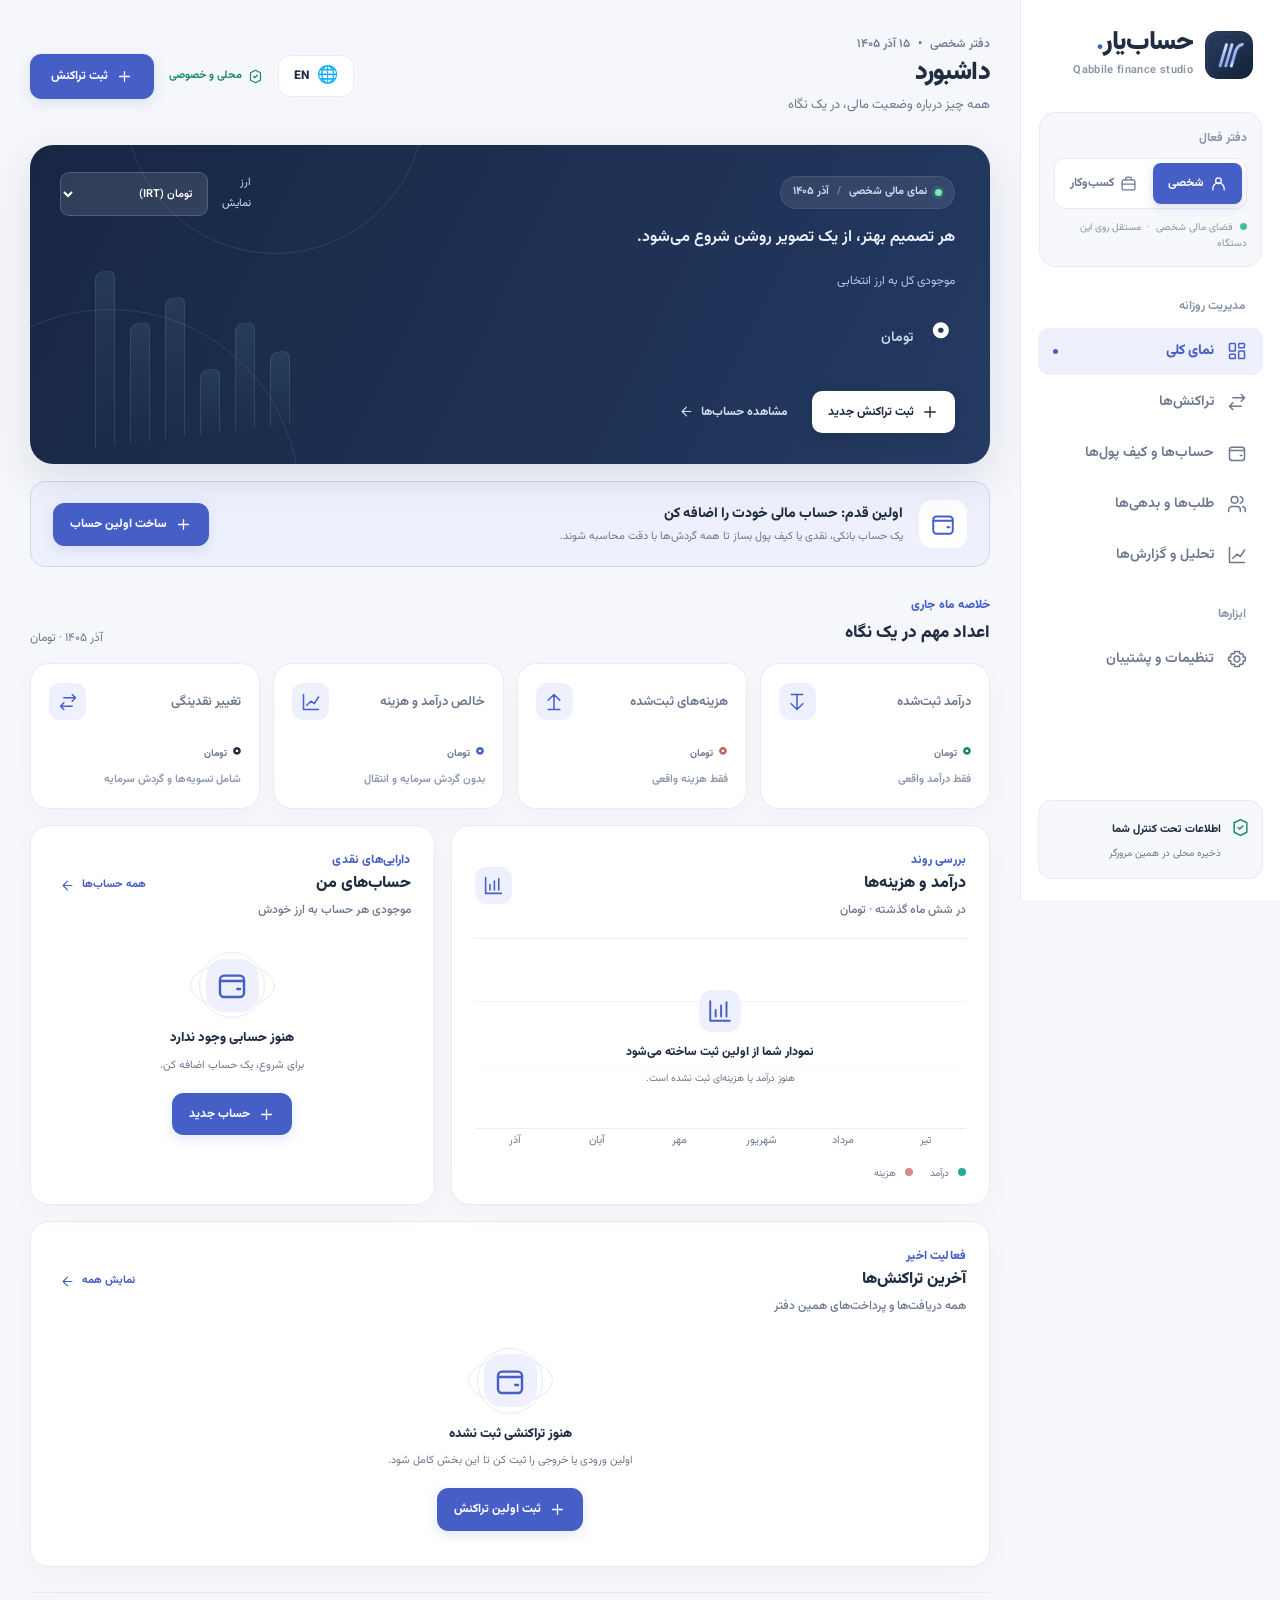
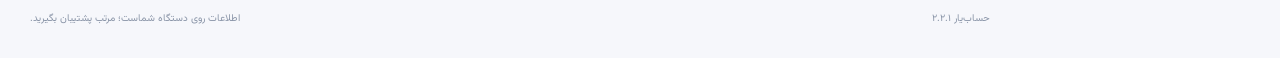
==== hesabyar/index.html @ 014ca2d2 "Publish Hesabyar Finance App Publish Hesabyar Finance App" ====
<!doctype html>
<html lang="fa" dir="rtl">
<head>
  <meta charset="utf-8">
  <meta name="viewport" content="width=device-width, initial-scale=1, viewport-fit=cover">
  <meta name="theme-color" content="#172643">
  <meta name="description" content="حساب‌یار قبیله؛ مدیریت مالی شخصی و کسب‌وکار با دو دفتر مستقل، تم‌های لوکس و گزارش‌های دقیق.">
  <title>حساب‌یار ۲.۲.۲ | استودیوی مالی قبیله / Qabbile Finance Studio</title>
  <link rel="manifest" href="themes/studio.webmanifest">
  <link rel="icon" type="image/svg+xml" href="themes/studio.svg">
  <link rel="apple-touch-icon" href="themes/studio-180.png">
  <link rel="preconnect" href="https://fonts.googleapis.com">
  <link rel="preconnect" href="https://fonts.gstatic.com" crossorigin>
  <link rel="stylesheet" href="style.css">
</head>
<body data-theme="studio">
  <div id="app" class="app-shell"><div class="loading-screen"><span class="loading-orb"></span><h1>حساب‌یار</h1><p>آماده‌سازی استودیوی مالی...</p></div></div>
  <div id="modal-root"></div>
  <div id="toast-root" role="status" aria-live="polite"></div>
  <script src="i18n.js" defer></script>
  <script src="app.js" defer></script>
</body>
</html>
---- hesabyar/style.css ----
/* حساب‌یار ۲ — A calm, high-contrast Persian financial workspace */
@import url('https://fonts.googleapis.com/css2?family=Vazirmatn:wght@400;500;600;700;800;900&display=swap');
:root{
  font-family:'Vazirmatn','Noto Sans Arabic UI','Noto Sans Arabic',Tahoma,'Segoe UI',sans-serif;
  font-synthesis:none; font-optical-sizing:auto; text-rendering:optimizeLegibility;
  color-scheme:light;
  --bg:#f6f7fb;--sidebar:#fff;--panel:#fff;--panel2:#f7f8fc;--panel3:#eef1f9;
  --text:#202c42;--muted:#6d7890;--subtle:#8994a7;--line:#e7ebf2;
  --accent:#465fc7;--accent2:#3650b7;--accent-faint:#eef1fd;
  --green:#16866c;--red:#c45e67;--yellow:#a67929;
  --shadow:0 10px 35px rgba(32,44,66,.025);
  --hero:#172643;--hero2:#243a62;--hero-text:#fff;--radius:19px;
  --font-s:12px;--font-m:14px;--font-l:16px;
}
body[data-theme=studio]{color-scheme:light}
body[data-theme=night]{color-scheme:dark;--bg:#0c1422;--sidebar:#101b2e;--panel:#17253a;--panel2:#1e3049;--panel3:#253956;--text:#edf4ff;--muted:#a9bbd2;--subtle:#8ba0ba;--line:#304259;--accent:#93b8ff;--accent2:#75a1fa;--accent-faint:rgba(147,184,255,.12);--green:#78dcb2;--red:#ff9fa9;--yellow:#ffdb8d;--shadow:0 18px 50px rgba(0,0,0,.12);--hero:#243859;--hero2:#1b2a43;--hero-text:#f7faff}
body[data-theme=sage]{color-scheme:light;--bg:#f6f7f3;--sidebar:#fffefa;--panel:#fffefa;--panel2:#f5f7f1;--panel3:#eaf0e7;--text:#273a36;--muted:#6b817b;--subtle:#879890;--line:#e2e9e1;--accent:#347766;--accent2:#296b5b;--accent-faint:#e5f1eb;--green:#197a5b;--red:#bf6967;--yellow:#98722a;--shadow:0 10px 35px rgba(38,60,46,.025);--hero:#264c46;--hero2:#38675c;--hero-text:#fff}
body[data-theme=obsidian]{color-scheme:dark;--bg:#0f0d0b;--sidebar:#16120e;--panel:#1d1712;--panel2:#251d15;--panel3:#302417;--text:#f5ecdc;--muted:#c7b89d;--subtle:#a28f70;--line:#3a2e1f;--accent:#d4a95e;--accent2:#b98934;--accent-faint:rgba(212,169,94,.12);--green:#8bd8af;--red:#ff9e96;--yellow:#f0c878;--shadow:0 18px 50px rgba(0,0,0,.2);--hero:#2b2015;--hero2:#17120d;--hero-text:#fff5e7}
body[data-theme=platinum]{color-scheme:light;--bg:#f3f5f8;--sidebar:#ffffff;--panel:#ffffff;--panel2:#f7f8fb;--panel3:#edf1f5;--text:#24303d;--muted:#67778a;--subtle:#8a97a7;--line:#dfe5ec;--accent:#6a84a6;--accent2:#516b8e;--accent-faint:#ebf1f8;--green:#177d69;--red:#c9626f;--yellow:#8d7029;--shadow:0 12px 35px rgba(24,36,52,.04);--hero:#556a85;--hero2:#8aa1bd;--hero-text:#fff}
body[data-theme=royal]{color-scheme:dark;--bg:#0d1020;--sidebar:#12172c;--panel:#18203a;--panel2:#202a47;--panel3:#293558;--text:#eef1ff;--muted:#acb4d9;--subtle:#8994c3;--line:#303b61;--accent:#5ba0ff;--accent2:#457fea;--accent-faint:rgba(91,160,255,.14);--green:#7fe0ba;--red:#ff9fb0;--yellow:#ffcf78;--shadow:0 18px 50px rgba(0,0,0,.18);--hero:#1c2550;--hero2:#273579;--hero-text:#f9fbff}
body[data-theme=rose]{color-scheme:dark;--bg:#180f16;--sidebar:#23131c;--panel:#2b1923;--panel2:#331f2a;--panel3:#422736;--text:#fff0f5;--muted:#d7b0bf;--subtle:#bf8ea0;--line:#4a2a38;--accent:#e39ab5;--accent2:#cb7898;--accent-faint:rgba(227,154,181,.14);--green:#9de0bd;--red:#ffb1c0;--yellow:#f0c288;--shadow:0 18px 50px rgba(0,0,0,.18);--hero:#5a243d;--hero2:#2f1724;--hero-text:#fff7fa}
body[data-theme=emerald]{color-scheme:dark;--bg:#0d1614;--sidebar:#11201c;--panel:#172924;--panel2:#1d342d;--panel3:#27443a;--text:#effaf6;--muted:#aac8bb;--subtle:#82a79a;--line:#2f4a3f;--accent:#3fc59a;--accent2:#2ea983;--accent-faint:rgba(63,197,154,.12);--green:#8fe7bc;--red:#ff9b9b;--yellow:#e4c271;--shadow:0 18px 50px rgba(0,0,0,.18);--hero:#16382f;--hero2:#0e231d;--hero-text:#f5fffb}
body[data-theme=sand]{color-scheme:light;--bg:#f7f1e8;--sidebar:#fffaf4;--panel:#fffdf9;--panel2:#f6efe6;--panel3:#efe3d4;--text:#3d2f25;--muted:#7c6859;--subtle:#9a8678;--line:#e5d7c8;--accent:#b17845;--accent2:#8f5f35;--accent-faint:#f4e4d5;--green:#417a5e;--red:#b85c5f;--yellow:#a87a26;--shadow:0 12px 35px rgba(62,42,28,.05);--hero:#8c5f3d;--hero2:#b58758;--hero-text:#fffaf5}
*{box-sizing:border-box}html{scroll-behavior:smooth}html,body{margin:0;min-height:100%;}body{font-size:14px;line-height:1.9;background:var(--bg);color:var(--text);-webkit-font-smoothing:antialiased}button,input,select,textarea{font:inherit}button{cursor:pointer}button:disabled{opacity:.55;cursor:not-allowed}a{color:var(--accent)}h1,h2,h3,h4,p{margin:0}b,strong{font-weight:800}svg{flex-shrink:0}::selection{background:var(--accent-faint);color:var(--accent)}[hidden]{display:none!important}:focus-visible{outline:3px solid color-mix(in srgb,var(--accent) 40%,transparent)!important;outline-offset:2px}
.app-shell{min-height:100vh;display:flex}
.sidebar{width:282px;position:fixed;inset:0 0 0 auto;border-left:1px solid var(--line);background:var(--sidebar);padding:29px 17px 21px;display:flex;flex-direction:column;z-index:30}
.brand{display:flex;align-items:center;gap:12px;padding:0 10px 31px}.brand-logo{width:48px;height:48px;display:grid;place-items:center;background:#172643;color:#fff;border-radius:16px;box-shadow:0 7px 14px rgba(22,36,63,.13)}.brand-logo svg{stroke-width:1.9}.tribe-logo{background:linear-gradient(135deg,var(--hero) 0%,var(--accent) 100%);box-shadow:0 10px 22px color-mix(in srgb,var(--accent) 28%, rgba(20,20,20,.12));color:#fff}.tribe-logo svg{filter:drop-shadow(0 2px 5px rgba(0,0,0,.12))}.brand-text h1{font-size:26px;font-weight:900;letter-spacing:-.9px;line-height:1.1}.brand-dot{color:var(--accent)}.brand-text p{direction:ltr;text-align:right;font-size:11px;letter-spacing:.35px;font-weight:600;color:var(--subtle);margin-top:3px}.mobile-menu-close{display:none}
.sidebar-workspace{padding:14px;border-radius:16px;background:var(--panel2);border:1px solid var(--line);margin:0 1px 28px}.side-caption,.side-label{display:block;font-weight:700;color:var(--subtle);font-size:12px}.side-caption{margin:0 0 8px}.workspace-switch{display:flex;gap:4px;padding:4px;background:var(--panel);border:1px solid var(--line);border-radius:11px}.workspace-switch button{flex:1;border:0;border-radius:8px;padding:9px 5px;display:flex;align-items:center;justify-content:center;gap:6px;font-size:12px;font-weight:700;color:var(--muted);background:transparent;transition:.2s;white-space:nowrap}.workspace-switch button.selected{background:var(--accent);color:#fff;box-shadow:0 4px 10px rgba(55,77,180,.17)}body[data-theme=night] .workspace-switch button.selected{color:#0c1626}.workspace-hint{font-size:10px;color:var(--subtle);margin-top:11px;line-height:1.6}.workspace-status{width:7px;height:7px;display:inline-block;border-radius:50%;background:#45bf91;margin-left:4px}.workspace-hint-spacer{margin-inline:3px}.nav-section{margin-bottom:23px}.side-label{margin:0 17px 10px}.nav{display:grid;gap:4px}.nav-item{height:47px;width:100%;display:flex;align-items:center;gap:12px;text-align:right;color:var(--muted);border:1px solid transparent;border-radius:11px;background:transparent;padding:0 14px;font-size:14px;font-weight:650;transition:background .18s,color .18s}.nav-item:hover{background:var(--panel2);color:var(--text)}.nav-item.active{background:var(--accent-faint);color:var(--accent);font-weight:800}.nav-symbol{display:grid;place-items:center;width:22px}.nav-item .nav-active-dot{width:5px;height:5px;border-radius:100%;background:var(--accent);margin-right:auto}.preferences{margin-top:1px}.sidebar-foot{margin-top:auto;display:flex;align-items:flex-start;gap:10px;border:1px solid var(--line);background:var(--panel2);border-radius:14px;padding:15px 12px}.footer-lock{color:var(--green);margin-top:2px}.sidebar-foot b{font-size:11px}.sidebar-foot p{font-size:10px;color:var(--muted);margin-top:1px}
.main{margin-right:282px;width:calc(100% - 282px);max-width:1700px;padding:35px clamp(23px,3.2vw,57px) 30px;min-width:0}.topbar{display:flex;justify-content:space-between;align-items:center;gap:20px;margin-bottom:28px}.topbar-left{display:flex;align-items:center;gap:15px;min-width:0}.topbar h2{font-size:25px;letter-spacing:-.7px;font-weight:900;line-height:1.5}.page-hello{color:var(--muted);font-weight:550;font-size:12px;line-height:1.6}.separator-dot{padding:0 5px;color:var(--accent)}.top-desc{font-size:13px;color:var(--muted);margin-top:1px}.top-actions{display:flex;align-items:center;gap:15px}.secure-indicator{display:inline-flex;align-items:center;gap:6px;color:var(--green);font-weight:650;font-size:11px}.menu-toggle{display:none!important}.icon-btn{width:44px;height:44px;border:1px solid var(--line);background:var(--panel);color:var(--text);border-radius:12px;display:grid;place-items:center}
.btn{display:inline-flex;align-items:center;justify-content:center;gap:8px;min-height:42px;border:1px solid var(--line);background:var(--panel);color:var(--text);padding:9px 16px;border-radius:11px;white-space:nowrap;font-size:12px;font-weight:750;transition:transform .16s,background .16s,border-color .16s,box-shadow .16s;text-decoration:none}.btn:hover:not(:disabled){transform:translateY(-1px);border-color:var(--accent);box-shadow:0 6px 16px rgba(40,48,70,.07)}.btn.primary{background:var(--accent);border-color:var(--accent);color:#fff;box-shadow:0 4px 14px rgba(56,79,172,.13)}body[data-theme=night] .btn.primary{color:#0b182c}.btn.secondary{background:var(--panel2);border-color:var(--line)}.btn.ghost{background:transparent}.btn.danger{color:var(--red)}.btn.sm{padding:6px 11px;min-height:34px;font-size:11px;border-radius:8px}.btn.full{width:100%}.btn svg{width:17px;height:17px}.header-add{min-height:45px;padding-inline:20px}.mobile-workspace,.mobile-bar,.mobile-scrim{display:none}
.page-entry{animation:appear .22s ease both}@keyframes appear{from{opacity:.5;transform:translateY(7px)}to{opacity:1;transform:translateY(0)}}
.hero{position:relative;background:linear-gradient(116deg,var(--hero) 0%,var(--hero2) 100%);color:var(--hero-text);border-radius:23px;min-height:278px;overflow:hidden;padding:31px 35px;display:flex;align-items:center;justify-content:space-between;box-shadow:0 15px 45px rgba(20,38,72,.12);isolation:isolate}.hero-main{position:relative;z-index:2;max-width:710px}.hero-eyebrow{display:inline-flex;align-items:center;gap:8px;padding:5px 12px;background:rgba(255,255,255,.085);border:1px solid rgba(255,255,255,.09);border-radius:30px;color:#d1def2;font-size:11px;font-weight:650}.pulse-dot{height:7px;width:7px;border-radius:50%;background:#76ebbb;box-shadow:0 0 0 3px rgba(118,235,187,.12)}.hero-divider{opacity:.45}.hero h3{font-size:16px;font-weight:650;color:#ebf0fb;margin:15px 0 19px;line-height:1.7}.hero-money-label{font-size:12px;color:#b8c9e4;margin-bottom:2px}.hero-value{display:flex;align-items:baseline;gap:12px;direction:rtl}.hero-value strong{font-size:clamp(32px,4vw,46px);font-weight:900;letter-spacing:-1.6px;font-variant-numeric:tabular-nums;line-height:1.55}.hero-value span{font-size:14px;color:#c4d4ec;font-weight:650}.hero-actions{display:flex;align-items:center;flex-wrap:wrap;gap:18px;margin-top:24px}.hero-btn,.hero-link,.text-btn{display:inline-flex;align-items:center;justify-content:center;gap:7px;border:0;background:none;color:inherit;font-weight:750;font-size:12px}.hero-btn{background:#fff;color:#1d2a42;border-radius:10px;padding:10px 16px;min-height:41px;box-shadow:0 6px 18px rgba(0,0,0,.08)}.hero-btn:hover{background:#f1f5ff}.hero-link{color:#d0dcf2}.hero-currency{position:absolute;top:27px;left:30px;z-index:3;display:flex;align-items:center;gap:11px;font-size:11px;color:#d5e0f4}.hero-currency .select{background:rgba(255,255,255,.11);border:1px solid rgba(255,255,255,.16);color:#fff;padding:8px 11px;height:37px;min-width:137px;border-radius:9px;font-size:11px}.hero-currency select option{color:#172643;background:#fff}.hero-decor{position:absolute;border:1px solid rgba(255,255,255,.095);border-radius:100%;pointer-events:none;z-index:0}.hero-ring-one{height:380px;width:380px;left:-110px;bottom:-225px}.hero-ring-two{height:300px;width:300px;left:95px;top:-191px}.hero-graphic{position:absolute;left:6%;bottom:24px;width:260px;height:185px;display:flex;gap:15px;align-items:flex-end;opacity:.35;transform:skewY(-7deg);z-index:0}.graphic-line{width:20px;display:block;border-radius:8px 8px 0 0;background:linear-gradient(#9ee6ed44,#9ee6ed05);border:1px solid #c6e9ff55;border-bottom:0}.graphic-line.l1{height:40%}.graphic-line.l2{height:58%}.graphic-line.l3{height:35%}.graphic-line.l4{height:76%}.graphic-line.l5{height:65%}.graphic-line.l6{height:95%}
.onboard{display:flex;gap:16px;align-items:center;margin-top:17px;padding:18px 22px;background:var(--accent-faint);border:1px solid color-mix(in srgb,var(--accent) 14%,var(--line));border-radius:15px}.onboard-icon{width:48px;height:48px;border-radius:13px;background:var(--panel);color:var(--accent);display:grid;place-items:center}.onboard-info{flex:1}.onboard-info b{display:block;font-size:14px}.onboard-info p{font-size:11px;color:var(--muted)}.onboard .btn{font-size:12px}
.metrics-section{margin-top:27px}.content-section-header{display:flex;align-items:flex-end;justify-content:space-between;gap:12px;margin-bottom:14px}.eyebrow{font-size:12px;color:var(--accent);font-weight:800;letter-spacing:.15px}.content-section-header h3,.section-heading h3{font-size:17px;font-weight:850}.subtle-note{font-size:12px;color:var(--muted)}.grid-stats{display:grid;grid-template-columns:repeat(4,minmax(0,1fr));gap:13px}.stat-card{padding:19px 18px 16px;border-radius:var(--radius);background:var(--panel);border:1px solid var(--line);box-shadow:var(--shadow);min-width:0;min-height:146px}.stat-top{display:flex;align-items:center;justify-content:space-between;gap:8px}.stat-caption{font-size:13px;color:var(--muted);font-weight:650}.stat-icon,.panel-corner-icon{display:grid;place-items:center;width:37px;height:37px;border-radius:11px;background:var(--accent-faint);color:var(--accent)}.stat-value{font-size:22px;margin:16px 0 3px;display:flex;align-items:baseline;flex-wrap:wrap;gap:5px;line-height:1.4}.stat-value b{font-weight:900;letter-spacing:-.5px;direction:ltr;unicode-bidi:isolate}.stat-unit{font-size:10px;color:var(--muted);font-weight:700}.stat-foot{font-size:11px;color:var(--subtle);font-weight:550}.color-green{color:var(--green)!important}.color-red{color:var(--red)!important}.color-accent{color:var(--accent)!important}
.spaced{margin-top:16px}.columns-2{display:grid;grid-template-columns:minmax(0,1.25fr) minmax(310px,.9fr);gap:16px}.columns-even{display:grid;grid-template-columns:repeat(2,minmax(0,1fr));gap:16px}.panel{min-width:0;padding:23px 23px 21px;background:var(--panel);border:1px solid var(--line);border-radius:var(--radius);box-shadow:var(--shadow)}.panel h3{font-size:16px;font-weight:850;line-height:1.5}.panel-sub{font-size:12px;color:var(--muted);font-weight:500;margin-top:3px}.split-title,.flex-between,.card-head{display:flex;align-items:center;justify-content:space-between;gap:12px}.split-title{margin-bottom:16px}.text-btn{color:var(--accent);font-size:11px;white-space:nowrap;min-height:30px}.text-btn:hover{text-decoration:underline}.chart-panel{min-height:330px}.chart-stage{position:relative;margin-top:15px;height:214px}.chart-grid{position:absolute;inset:0 0 23px;display:flex;flex-direction:column;justify-content:space-between;pointer-events:none}.chart-grid>div{height:1px;background:var(--line);opacity:.8}.simple-chart{position:relative;z-index:1;display:flex;align-items:stretch;justify-content:space-around;gap:9px;height:100%;padding:0 4px}.chart-group{flex:1;min-width:0;display:flex;flex-direction:column;align-items:center;gap:7px;justify-content:flex-end}.chart-bars{height:185px;display:flex;align-items:flex-end;justify-content:center;gap:5px;width:100%}.chart-bar{width:min(21px,37%);border-radius:6px 6px 0 0;transition:height .2s}.chart-bar.income{background:linear-gradient(180deg,#34b99f,#16866c)}.chart-bar.expense{background:linear-gradient(180deg,#ee9ba3,#cf7d86)}.chart-label{height:22px;display:flex;align-items:center;font-size:11px;color:var(--muted);white-space:nowrap}.chart-empty{position:absolute;inset:16px 0 28px;z-index:2;display:flex;flex-direction:column;align-items:center;justify-content:center;gap:5px;text-align:center;pointer-events:none;background:linear-gradient(180deg,transparent,var(--panel) 85%)}.chart-empty>span{height:42px;width:42px;display:grid;place-items:center;color:var(--accent);background:var(--accent-faint);border-radius:13px;margin-bottom:4px}.chart-empty b{font-size:12px}.chart-empty small{font-size:10px;color:var(--muted)}.legend{display:flex;align-items:center;gap:17px;justify-content:flex-start;margin-top:12px;font-size:10px;color:var(--muted)}.dot{display:inline-block;width:8px;height:8px;border-radius:50%;margin-left:6px}.dot.income{background:#26ad93}.dot.expense{background:#da8490}
.accounts-panel{min-height:330px}.account-row,.tx-row,.category-row,.debt-row{display:flex;align-items:center;gap:12px;border-bottom:1px solid var(--line);padding:13px 0}.account-row:last-child,.tx-row:last-child,.debt-row:last-child,.category-row:last-child{border-bottom:0}.item-icon{width:43px;height:43px;display:grid;place-items:center;border-radius:13px;color:var(--accent);background:var(--accent-faint);flex-shrink:0}.tx-row:nth-child(even) .item-icon{background:var(--panel2)}.item-info{min-width:0;flex:1}.item-title{font-size:13px;font-weight:800;overflow:hidden;text-overflow:ellipsis;white-space:nowrap}.item-meta{font-size:11px;font-weight:500;color:var(--muted);overflow:hidden;text-overflow:ellipsis;white-space:nowrap}.item-amount{font-size:13px;font-weight:850;white-space:nowrap;direction:rtl;font-variant-numeric:tabular-nums}.item-amount small{font-size:10px;color:var(--muted);font-weight:600}.recent-panel{margin-bottom:5px}.recent-content{max-height:430px;overflow:auto}
.empty{min-height:187px;display:flex;flex-direction:column;align-items:center;justify-content:center;text-align:center;gap:5px;padding:14px 16px}.empty-art{position:relative;height:66px;width:86px;display:grid;place-items:center;margin:0 0 3px}.empty-core{height:53px;width:53px;border-radius:18px;display:grid;place-items:center;background:var(--accent-faint);color:var(--accent);position:relative;z-index:2}.empty-orbit{position:absolute;border:1px solid var(--line);border-radius:50%}.orbit-one{height:66px;width:66px}.orbit-two{height:45px;width:85px}.empty h4{font-size:13px;font-weight:850}.empty p{font-size:11px;color:var(--muted);max-width:310px;line-height:1.9}.empty .btn{margin-top:11px}
.section-heading{display:flex;justify-content:space-between;align-items:flex-end;gap:18px;margin:3px 0 22px}.section-heading h3{margin-top:3px;font-size:19px}.section-heading p:not(.eyebrow){font-size:11px;color:var(--muted);margin-top:2px}.section-note{display:flex;gap:9px;align-items:flex-start;padding:12px 15px;border-radius:12px;background:var(--accent-faint);border:1px solid color-mix(in srgb,var(--accent) 12%,var(--line));color:var(--muted);font-size:11px;line-height:2}.section-note svg{color:var(--accent);margin-top:3px}.account-tile,.debt-card{min-width:0;border-radius:var(--radius);background:var(--panel);border:1px solid var(--line);padding:20px;box-shadow:var(--shadow)}.account-tile-head{display:flex;align-items:center;gap:11px}.account-tile .item-icon{height:45px;width:45px}.account-balance,.account-tile .balance{font-size:24px;font-weight:900;margin:14px 0 10px}.account-tile .item-amount{font-size:23px}.account-tile-actions,.inline-actions,.toolbar,.pills,.table-actions{display:flex;align-items:center;gap:8px;flex-wrap:wrap}.account-tile-actions{margin-top:12px}.pills{gap:8px}.pill,.chip{display:inline-flex;align-items:center;gap:5px;border:1px solid var(--line);background:var(--panel2);border-radius:20px;padding:5px 12px;font-size:10px;font-weight:700;color:var(--muted)}.pill.accent{color:var(--accent);background:var(--accent-faint)}.currency-select{min-width:115px}.field,.select{min-height:44px;width:100%;padding:10px 14px;border-radius:10px;border:1px solid var(--line);background:var(--panel2);color:var(--text);outline:none;font-size:14px;font-weight:600;transition:border-color .15s,box-shadow .15s;line-height:1.6}.field::placeholder{color:var(--subtle);font-weight:450}.field:focus,.select:focus{border-color:var(--accent);box-shadow:0 0 0 3px var(--accent-faint)}.field:disabled,.select:disabled{opacity:.6}.form-label{display:block;font-size:13px;font-weight:750;margin:0 0 7px;color:var(--text)}.form-help{color:var(--muted);font-size:11px;margin-top:5px;line-height:1.8}.form-grid{display:grid;grid-template-columns:repeat(2,minmax(0,1fr));gap:15px}.form-group{min-width:0;display:block}.form-grid .wide{grid-column:1/-1}.form-grid textarea{min-height:91px;resize:vertical}.form-grid input[type=file]{padding:9px;font-size:11px}.form-grid input[type=date]{font-feature-settings:'tnum'}
.table-tools{display:flex;flex-wrap:wrap;align-items:end;gap:10px;margin:17px 0 19px}.table-tools>.field{flex:1 1 260px}.table-tools>.select{flex:1 1 160px}.table-tools>.form-group{flex:1 1 150px}.table-tools .form-label{font-size:10px}.table-wrap{overflow:auto;border:1px solid var(--line);border-radius:13px}.table-wrap table{width:100%;border-collapse:collapse;min-width:820px;text-align:right}.table-wrap th,.table-wrap td{padding:15px 13px;border-bottom:1px solid var(--line);text-align:right;font-size:12px;vertical-align:middle}.table-wrap th{background:var(--panel2);font-size:11px;color:var(--muted);font-weight:800;white-space:nowrap}.table-wrap td{font-weight:600}.table-wrap tr:last-child td{border-bottom:0}.table-wrap tbody tr:hover{background:var(--panel2)}.table-wrap .type-indicator{font-weight:800}.view-btn{border:1px solid var(--line);background:var(--panel);border-radius:8px;color:var(--muted);padding:5px 8px;white-space:nowrap;font-size:10px;font-weight:750}.view-btn:hover{color:var(--accent);border-color:var(--accent)}.bar-total{display:flex;align-items:center;gap:8px}.budget-row{padding:13px 0;border-bottom:1px solid var(--line)}.budget-row:last-child{border:0}.budget-row .flex-between{gap:10px}.budget-row b{font-size:12px}.progress-track{height:7px;border-radius:99px;background:var(--panel3);overflow:hidden;margin:10px 0 6px}.progress-fill{height:100%;background:var(--accent);border-radius:99px}.progress-fill.over{background:var(--red)}.debt-card .debt-amount{margin:14px 0;font-size:24px;font-weight:900}.debt-actions{display:flex;align-items:center;flex-wrap:wrap;gap:6px;margin-top:14px}.debt-due.overdue{color:var(--red)}.tiny{font-size:11px!important}.muted{color:var(--muted)!important}.subtle{color:var(--subtle)}.inline-warn{color:var(--yellow);border:1px solid var(--line);border-radius:10px;padding:12px}
.theme-panel{padding:25px}.theme-grid{display:grid;grid-template-columns:repeat(auto-fit,minmax(230px,1fr));gap:14px}.theme-option{min-width:0;display:flex;align-items:stretch;flex-direction:column;gap:7px;text-align:right;padding:12px;border:2px solid var(--line);border-radius:15px;background:var(--panel);color:var(--text);transition:border-color .15s,transform .15s,box-shadow .15s}.theme-option:hover{transform:translateY(-2px);box-shadow:0 12px 30px rgba(12,18,28,.06)}.theme-option.is-selected{border-color:var(--accent);background:var(--accent-faint)}.theme-preview{height:100px;border-radius:10px;position:relative;overflow:hidden;display:block;isolation:isolate;background:#f6f7fa;border:1px solid #e3e5ea}.theme-preview span{position:absolute;display:block}.theme-studio .theme-preview{background:#f3f5fa}.theme-night .theme-preview{background:#101829;border-color:#34465c}.theme-sage .theme-preview{background:#edf0e9;border-color:#dfe7da}.theme-obsidian .theme-preview{background:#18120d;border-color:#483622}.theme-platinum .theme-preview{background:#eef2f6;border-color:#dce3ea}.theme-royal .theme-preview{background:#111831;border-color:#34457b}.theme-rose .theme-preview{background:#24131d;border-color:#63354a}.theme-emerald .theme-preview{background:#13241f;border-color:#2b5648}.theme-sand .theme-preview{background:#f3ebdf;border-color:#dfcfbc}.preview-sidebar{right:0;top:0;width:25%;height:100%;background:#fff;box-shadow:1px 0 6px #ddd}.theme-night .preview-sidebar{background:#162338}.theme-sage .preview-sidebar{background:#fafcf6}.theme-obsidian .preview-sidebar{background:#21170f}.theme-platinum .preview-sidebar{background:#ffffff}.theme-royal .preview-sidebar{background:#18233e}.theme-rose .preview-sidebar{background:#301a24}.theme-emerald .preview-sidebar{background:#173027}.theme-sand .preview-sidebar{background:#fdf8f2}.preview-card{height:22%;left:7%;right:33%;border-radius:4px;background:#fff;border:1px solid #e2e5ee}.preview-card.big{top:12%;height:33%;background:#1a2c4b;border:0}.preview-card.one{top:53%;width:27%;right:auto}.preview-card.two{top:53%;width:27%;right:33%}.preview-accent{height:7%;width:24%;left:11%;top:19%;background:#8aa5ee;border-radius:8px}.theme-night .preview-card{background:#1e3048;border-color:#324762}.theme-night .preview-card.big{background:#304866}.theme-night .preview-accent{background:#9ebcff}.theme-sage .preview-card{background:#fff;border-color:#d8e2d6}.theme-sage .preview-card.big{background:#345a51}.theme-sage .preview-accent{background:#b1dbc3}.theme-obsidian .preview-card{background:#2b2118;border-color:#4c3824}.theme-obsidian .preview-card.big{background:#594326}.theme-obsidian .preview-accent{background:#d4a95e}.theme-platinum .preview-card{background:#ffffff;border-color:#d8dfe7}.theme-platinum .preview-card.big{background:#738ba5}.theme-platinum .preview-accent{background:#aac0d8}.theme-royal .preview-card{background:#243056;border-color:#38477d}.theme-royal .preview-card.big{background:#30479b}.theme-royal .preview-accent{background:#59a0ff}.theme-rose .preview-card{background:#3c2230;border-color:#5e3548}.theme-rose .preview-card.big{background:#84385a}.theme-rose .preview-accent{background:#e7a0ba}.theme-emerald .preview-card{background:#20382f;border-color:#386556}.theme-emerald .preview-card.big{background:#1f664f}.theme-emerald .preview-accent{background:#49c89f}.theme-sand .preview-card{background:#fff8f0;border-color:#e0d4c4}.theme-sand .preview-card.big{background:#a77249}.theme-sand .preview-accent{background:#c99765}.theme-title{font-size:14px;font-weight:850;display:flex;justify-content:space-between;align-items:center;gap:4px}.theme-title svg{color:var(--accent)}.theme-desc{font-size:11px;color:var(--muted);font-weight:500}.setting-description{font-size:13px;color:var(--muted);margin-bottom:17px}.settings-actions{display:flex;flex-wrap:wrap;gap:9px}.setting-caption{font-size:11px;color:var(--subtle);margin-top:14px}.setting-row{display:flex;justify-content:space-between;align-items:center;gap:15px;padding:10px 0}.setting-row b{font-size:12px}.setting-row p{font-size:11px;color:var(--muted)}.setting-row .select{width:150px;flex-shrink:0}.category-block{border:1px solid var(--line);background:var(--panel2);border-radius:13px;padding:14px 17px}.category-heading{font-size:12px;font-weight:850;display:flex;align-items:center;gap:8px;margin-bottom:5px}.category-heading svg{color:var(--accent)}.category-row .item-info{font-size:11px}.privacy-panel{display:flex;gap:14px;align-items:flex-start;background:var(--accent-faint)}.privacy-icon{background:var(--panel);color:var(--accent);border-radius:10px;width:39px;height:39px;display:grid;place-items:center;flex-shrink:0}.privacy-panel b{font-size:12px}.privacy-panel p{font-size:11px;color:var(--muted);line-height:2}
.modal-backdrop{position:fixed;inset:0;z-index:70;display:grid;place-items:center;background:rgba(14,23,43,.66);backdrop-filter:blur(7px);padding:18px}.modal{background:var(--panel);color:var(--text);width:min(690px,100%);border:1px solid var(--line);border-radius:22px;box-shadow:0 34px 100px rgba(7,16,36,.3);display:flex;flex-direction:column;max-height:min(92vh,950px);overflow:hidden}.modal-head{padding:22px 27px 18px;border-bottom:1px solid var(--line);display:flex;align-items:flex-start;justify-content:space-between;gap:15px}.modal-head h3{font-size:20px;line-height:1.4;font-weight:900;margin-top:4px}.modal-head p:not(.eyebrow){color:var(--muted);font-size:11px;margin-top:3px}.modal-close{border:1px solid var(--line);border-radius:10px;width:34px;height:34px;display:grid;place-items:center;background:var(--panel2);color:var(--muted);transform:rotate(45deg);flex-shrink:0}.modal form{display:flex;flex-direction:column;min-height:0}.modal-body{padding:24px 27px;overflow:auto;overscroll-behavior:contain}.modal-footer{padding:17px 27px;border-top:1px solid var(--line);display:flex;justify-content:flex-end;gap:9px;background:var(--panel)}.modal-footer .btn{min-height:43px;padding-inline:23px}.type-picker-label{font-size:12px;font-weight:850;margin-bottom:8px}.type-picker{display:flex;gap:7px;flex-wrap:wrap;margin-bottom:24px}.type-choice{display:inline-flex;align-items:center;gap:7px;border-radius:10px;border:1px solid var(--line);background:var(--panel2);color:var(--muted);padding:10px 12px;font-size:12px;font-weight:750}.type-choice:hover{border-color:var(--accent)}.type-choice.selected{background:var(--accent-faint);border-color:var(--accent);color:var(--accent)}#tx-form .form-group:has(>#tx-type),#tx-form .form-group:has(#tx-type){display:none}.receipt-preview{display:flex;align-items:center;gap:10px;margin-top:8px;border:1px solid var(--line);background:var(--panel2);border-radius:9px;padding:10px;font-size:11px;color:var(--muted)}.receipt-preview span{flex:1}.toast{position:fixed;left:23px;bottom:24px;z-index:100;max-width:min(440px,calc(100vw - 46px));padding:13px 19px;border-radius:12px;background:var(--text);color:var(--panel);font-size:12px;font-weight:650;box-shadow:0 12px 28px rgba(0,0,0,.2)}.footer-note{display:flex;align-items:center;justify-content:space-between;margin:25px 0 0;padding-top:16px;border-top:1px solid var(--line);font-size:10px;color:var(--subtle)}.loading-screen{margin:auto;text-align:center}.loading-screen h1{font-size:30px}.loading-screen p{font-size:12px;color:var(--muted)}.loading-orb{display:block;width:54px;height:54px;border:3px solid var(--line);border-top-color:var(--accent);border-radius:50%;margin:0 auto 20px;animation:spin 1s linear infinite}@keyframes spin{to{transform:rotate(360deg)}}
@media(max-width:1400px){.main{padding-inline:30px}.sidebar{width:260px}.main{margin-right:260px;width:calc(100% - 260px)}.hero-graphic{left:0}.columns-2{grid-template-columns:minmax(0,1.2fr) minmax(290px,.9fr)}}
@media(max-width:1200px){.grid-stats{grid-template-columns:repeat(2,minmax(0,1fr))}.main{padding-inline:24px}.columns-2{grid-template-columns:1fr}.hero-graphic{left:3%}.chart-panel{min-height:330px}.accounts-panel{min-height:0}}
@media(max-width:930px){.sidebar{transform:translateX(105%);transition:transform .22s ease;width:282px;box-shadow:none}.sidebar.open{transform:translateX(0);box-shadow:-15px 0 50px rgba(0,0,0,.15)}.mobile-menu-close{display:block;margin-right:auto;background:var(--panel2);border:1px solid var(--line);border-radius:9px;width:35px;height:35px;color:var(--muted);font-size:23px;line-height:1}.mobile-scrim.show{display:block;position:fixed;inset:0;background:rgba(9,16,30,.45);z-index:25}.menu-toggle{display:grid!important}.main{margin-right:0;width:100%;max-width:none;padding:24px 24px 100px}.topbar{margin-bottom:19px}.topbar h2{font-size:24px}.mobile-workspace{display:block;margin-bottom:16px}.mobile-workspace .workspace-switch{max-width:400px}.mobile-bar{display:flex;align-items:center;justify-content:space-around;position:fixed;bottom:0;left:0;right:0;z-index:24;background:var(--sidebar);border-top:1px solid var(--line);padding:9px 6px calc(9px + env(safe-area-inset-bottom));box-shadow:0 -8px 26px rgba(13,20,39,.05)}.mobile-bar button{display:flex;flex-direction:column;align-items:center;justify-content:center;gap:4px;min-width:52px;border:0;background:transparent;color:var(--muted);font-size:10px;font-weight:700}.mobile-bar button.selected{color:var(--accent)}.mobile-bar button.selected:before{content:'';position:absolute;top:0;width:32px;height:3px;border-radius:0 0 4px 4px;background:var(--accent)}.secure-indicator{display:none}}
@media(max-width:630px){body{font-size:13px}.main{padding:15px 13px 91px}.topbar{gap:8px;margin-bottom:16px}.topbar-left{gap:10px}.topbar h2{font-size:21px}.top-desc{display:none}.page-hello{font-size:11px}.icon-btn{height:39px;width:39px}.header-add{min-height:39px;padding:8px 11px;border-radius:10px;font-size:0}.header-add svg{height:21px;width:21px}.header-add span{display:none}.mobile-workspace{margin-bottom:13px}.mobile-workspace .workspace-switch{max-width:none}.hero{padding:19px 18px 23px;min-height:280px;border-radius:17px;align-items:flex-end}.hero-eyebrow{font-size:10px}.hero h3{font-size:13px;margin:12px 0 21px;max-width:250px}.hero-value strong{font-size:34px}.hero-value span{font-size:12px}.hero-money-label{font-size:11px}.hero-main{width:100%}.hero-currency{top:17px;left:17px;display:flex;gap:3px;flex-direction:column;align-items:flex-start}.hero-currency>span{font-size:9px}.hero-currency .select{width:112px;min-width:0;height:34px;font-size:10px;padding:6px}.hero-graphic{width:130px;left:-25px;opacity:.18}.hero-actions{margin-top:19px;gap:14px}.hero-btn{font-size:11px;padding:9px 12px}.hero-link{font-size:10px}.onboard{flex-wrap:wrap;padding:14px;gap:9px}.onboard-icon{height:40px;width:40px}.onboard-info{flex:1 1 calc(100% - 60px)}.onboard-info b{font-size:11px}.onboard-info p{font-size:10px}.onboard .btn{width:100%}.content-section-header{margin-bottom:12px}.metrics-section{margin-top:22px}.content-section-header h3{font-size:14px}.subtle-note{font-size:10px}.grid-stats{gap:9px}.stat-card{padding:13px 12px 13px;border-radius:13px;min-height:125px}.stat-top{align-items:flex-start}.stat-caption{font-size:11px;max-width:90px}.stat-icon{width:30px;height:30px;border-radius:8px}.stat-icon svg{width:16px;height:16px}.stat-value{margin-top:14px;font-size:17px}.stat-unit{font-size:9px}.stat-foot{font-size:10px}.columns-even{grid-template-columns:1fr}.columns-2{gap:11px}.spaced{margin-top:11px}.panel{padding:16px;border-radius:14px}.panel h3{font-size:15px}.split-title{gap:10px}.chart-stage{height:204px}.chart-bars{height:175px}.chart-label{font-size:10px}.chart-bar{width:min(17px,36%)}.section-heading{margin-top:4px;align-items:flex-start;flex-wrap:wrap;gap:10px;margin-bottom:13px}.section-heading h3{font-size:16px}.section-heading .btn{font-size:11px}.item-icon{height:38px;width:38px}.item-title{font-size:12px}.item-meta{font-size:10px}.item-amount{font-size:11px}.modal-backdrop{padding:0;align-items:end}.modal{width:100%;max-height:95dvh;border-radius:20px 20px 0 0}.modal-head{padding:18px 18px 13px}.modal-head h3{font-size:18px}.modal-body{padding:17px 18px}.modal-footer{padding:13px 18px calc(13px + env(safe-area-inset-bottom))}.modal-footer .btn{min-height:43px;padding-inline:14px}.type-choice{padding:9px 10px;font-size:11px}.type-picker{gap:6px;margin-bottom:17px}.form-grid{grid-template-columns:1fr;gap:13px}.form-label{font-size:12px}.field,.select{font-size:14px}.theme-grid{grid-template-columns:1fr;gap:10px}.theme-option{flex-direction:row;align-items:center;flex-wrap:wrap}.theme-preview{width:130px;height:75px;flex-shrink:0}.theme-title{flex:1}.theme-desc{width:calc(100% - 145px);margin-right:145px;margin-top:-34px}.table-tools>.field,.table-tools>.select,.table-tools>.form-group{flex:1 1 100%}.account-tile .item-amount{font-size:19px}.footer-note{font-size:9px;flex-wrap:wrap;gap:5px}}
@media(max-width:390px){.hero h3{max-width:220px}.hero-value strong{font-size:28px}.hero-currency .select{width:100px}.hero-actions{gap:9px}.hero-btn{padding:8px}.stat-value{font-size:15px}.theme-preview{width:100px}.theme-desc{width:calc(100% - 110px);margin-right:110px}}
@media print{body,body[data-theme=studio],body[data-theme=night],body[data-theme=sage]{color-scheme:light;--bg:#fff;--panel:#fff;--panel2:#fafafa;--text:#171717;--muted:#555;--subtle:#666;--line:#ddd;--accent:#284aa5;--green:#126c54;--red:#b34345;background:white;color:#111}.sidebar,.topbar,.mobile-bar,.mobile-workspace,.footer-note,.btn,.table-tools,.hero,.onboard,.menu-toggle,.sidebar-workspace{display:none!important}.main{margin:0;width:100%;max-width:100%;padding:0}.panel,.stat-card,.account-tile{box-shadow:none;break-inside:avoid}.columns-even,.columns-2{grid-template-columns:1fr 1fr}.table-wrap{overflow:visible}.table-wrap table{min-width:0}.table-wrap th,.table-wrap td{font-size:10px}.theme-panel{display:none}}
/* Attachment field and in-place Persian date confirmation */
.form-help strong.date-persian{color:var(--accent);font-size:11px;font-weight:850}
.file-dropzone{position:relative;display:flex;align-items:center;gap:10px;min-height:64px;padding:10px 14px;border:1px dashed color-mix(in srgb,var(--accent) 25%,var(--line));border-radius:12px;background:var(--panel2);transition:border-color .16s,background .16s;cursor:pointer}
.file-dropzone:focus-within,.file-dropzone:hover{border-color:var(--accent);background:var(--accent-faint)}
.file-dropzone input[type=file]{position:absolute;inset:0;width:100%;height:100%;opacity:0;cursor:pointer;z-index:2}
.file-glyph{display:grid;place-items:center;height:35px;width:35px;border-radius:10px;background:var(--panel);color:var(--accent);flex-shrink:0}
.file-label{font-size:11px;color:var(--muted);flex:1;overflow:hidden;text-overflow:ellipsis;white-space:nowrap}
.file-browse{font-size:11px;font-weight:750;padding:5px 10px;border:1px solid var(--line);border-radius:8px;background:var(--panel);color:var(--accent);white-space:nowrap}
@media(max-width:630px){.file-dropzone{flex-wrap:wrap}.file-label{min-width:calc(100% - 65px)}.file-browse{margin-right:45px}.toast{top:10px;bottom:auto;left:12px;right:12px;max-width:none;text-align:center}}
/* Hesabyar 2.1 — bilingual controls and mirrored English layout */
.language-toggle{display:inline-flex;align-items:center;gap:8px;border:1px solid var(--line);color:var(--text);background:var(--panel);height:42px;min-width:76px;justify-content:center;padding:0 12px;border-radius:12px;font-size:12px;font-weight:800;line-height:1.1;white-space:nowrap;transition:background .2s,border-color .2s}
.language-toggle:hover{background:var(--panel2);border-color:var(--accent)}
.language-glyph{font-size:17px;line-height:1}
.language-options{display:grid;grid-template-columns:repeat(2,minmax(0,1fr));gap:14px;margin-top:18px}
.language-option{min-height:92px;text-align:start;display:flex;gap:8px;align-items:flex-start;justify-content:center;flex-direction:column;position:relative;background:var(--panel2);border:2px solid var(--line);border-radius:14px;padding:15px 18px;color:var(--text);transition:border-color .18s,transform .18s}
.language-option strong{font-size:17px;font-weight:800;line-height:1.5}.language-option small{font-size:11px;color:var(--muted)}
.language-option svg{position:absolute;inset-inline-end:16px;top:17px;color:var(--accent)}
.language-option:hover{border-color:var(--accent)}.language-option.is-selected{border-color:var(--accent);background:var(--accent-faint)}
html[dir="ltr"] body{font-family:Inter,'Segoe UI',-apple-system,BlinkMacSystemFont,Arial,sans-serif;line-height:1.65;letter-spacing:0}
html[dir="ltr"] .sidebar{inset:0 auto 0 0;border-right:1px solid var(--line);border-left:0}
html[dir="ltr"] .main{margin-left:282px;margin-right:0}
html[dir="ltr"] .brand-text h1{font-size:24px;letter-spacing:-.8px}
html[dir="ltr"] .brand-text p{text-align:left}
html[dir="ltr"] .nav-item{text-align:left}
html[dir="ltr"] .nav-item .nav-active-dot{margin-left:auto;margin-right:0}
html[dir="ltr"] .workspace-status{margin-right:4px;margin-left:0}
html[dir="ltr"] .hero-value{direction:ltr}
html[dir="ltr"] .hero-currency{right:30px;left:auto}
html[dir="ltr"] .hero-graphic{right:6%;left:auto}
html[dir="ltr"] .hero-ring-one{right:-110px;left:auto}
html[dir="ltr"] .hero-ring-two{right:95px;left:auto}
html[dir="ltr"] .table-wrap table,html[dir="ltr"] .table-wrap th,html[dir="ltr"] .table-wrap td{text-align:left}
html[dir="ltr"] .theme-option{text-align:left}
html[dir="ltr"] .preview-sidebar{left:0;right:auto}
html[dir="ltr"] .dot{margin-left:0;margin-right:6px}
html[dir="ltr"] .item-amount{direction:ltr}
html[dir="ltr"] .toast{right:23px;left:auto}
html[dir="ltr"] .file-browse{margin-left:45px;margin-right:0}
html[dir="ltr"] .hero-link svg{transform:scaleX(-1)}
html[dir="ltr"] .hero,.hero-value{font-variant-numeric:tabular-nums}
@media(max-width:1400px){html[dir="ltr"] .main{margin-left:260px;margin-right:0}}
@media(max-width:930px){html[dir="ltr"] .sidebar{inset:0 auto 0 0}html[dir="ltr"] .main{margin-left:0;margin-right:0}html[dir="ltr"] .mobile-menu-close{margin-left:auto;margin-right:0}}
@media(max-width:630px){.language-toggle{min-width:58px;height:39px;padding:0 8px}.language-toggle .language-glyph{display:none}.language-options{grid-template-columns:1fr;gap:9px}.language-option{min-height:72px}html[dir="ltr"] .hero-currency{right:17px;left:auto}html[dir="ltr"] .toast{left:12px;right:12px}}
@media print{.language-toggle,.language-panel{display:none!important}}

@media(max-width:930px){html[dir="ltr"] .sidebar{transform:translateX(-105%)}html[dir="ltr"] .sidebar.open{transform:translateX(0);box-shadow:15px 0 50px rgba(0,0,0,.15)}}

@media(max-width:630px){html[dir="ltr"] .hero{padding-top:105px;min-height:330px}html[dir="ltr"] .hero-currency{top:18px;right:18px;left:auto}html[dir="ltr"] .hero-eyebrow{white-space:normal}html[dir="ltr"] .hero h3{max-width:270px}}

/* Qabbile original mark: use the exact Journal SVG, without reinterpretation. */
.brand-logo.tribe-logo{background:transparent;box-shadow:none;border-radius:13px;overflow:hidden;flex-shrink:0;}
.brand-logo.tribe-logo img{display:block;width:48px;height:48px;object-fit:contain;}
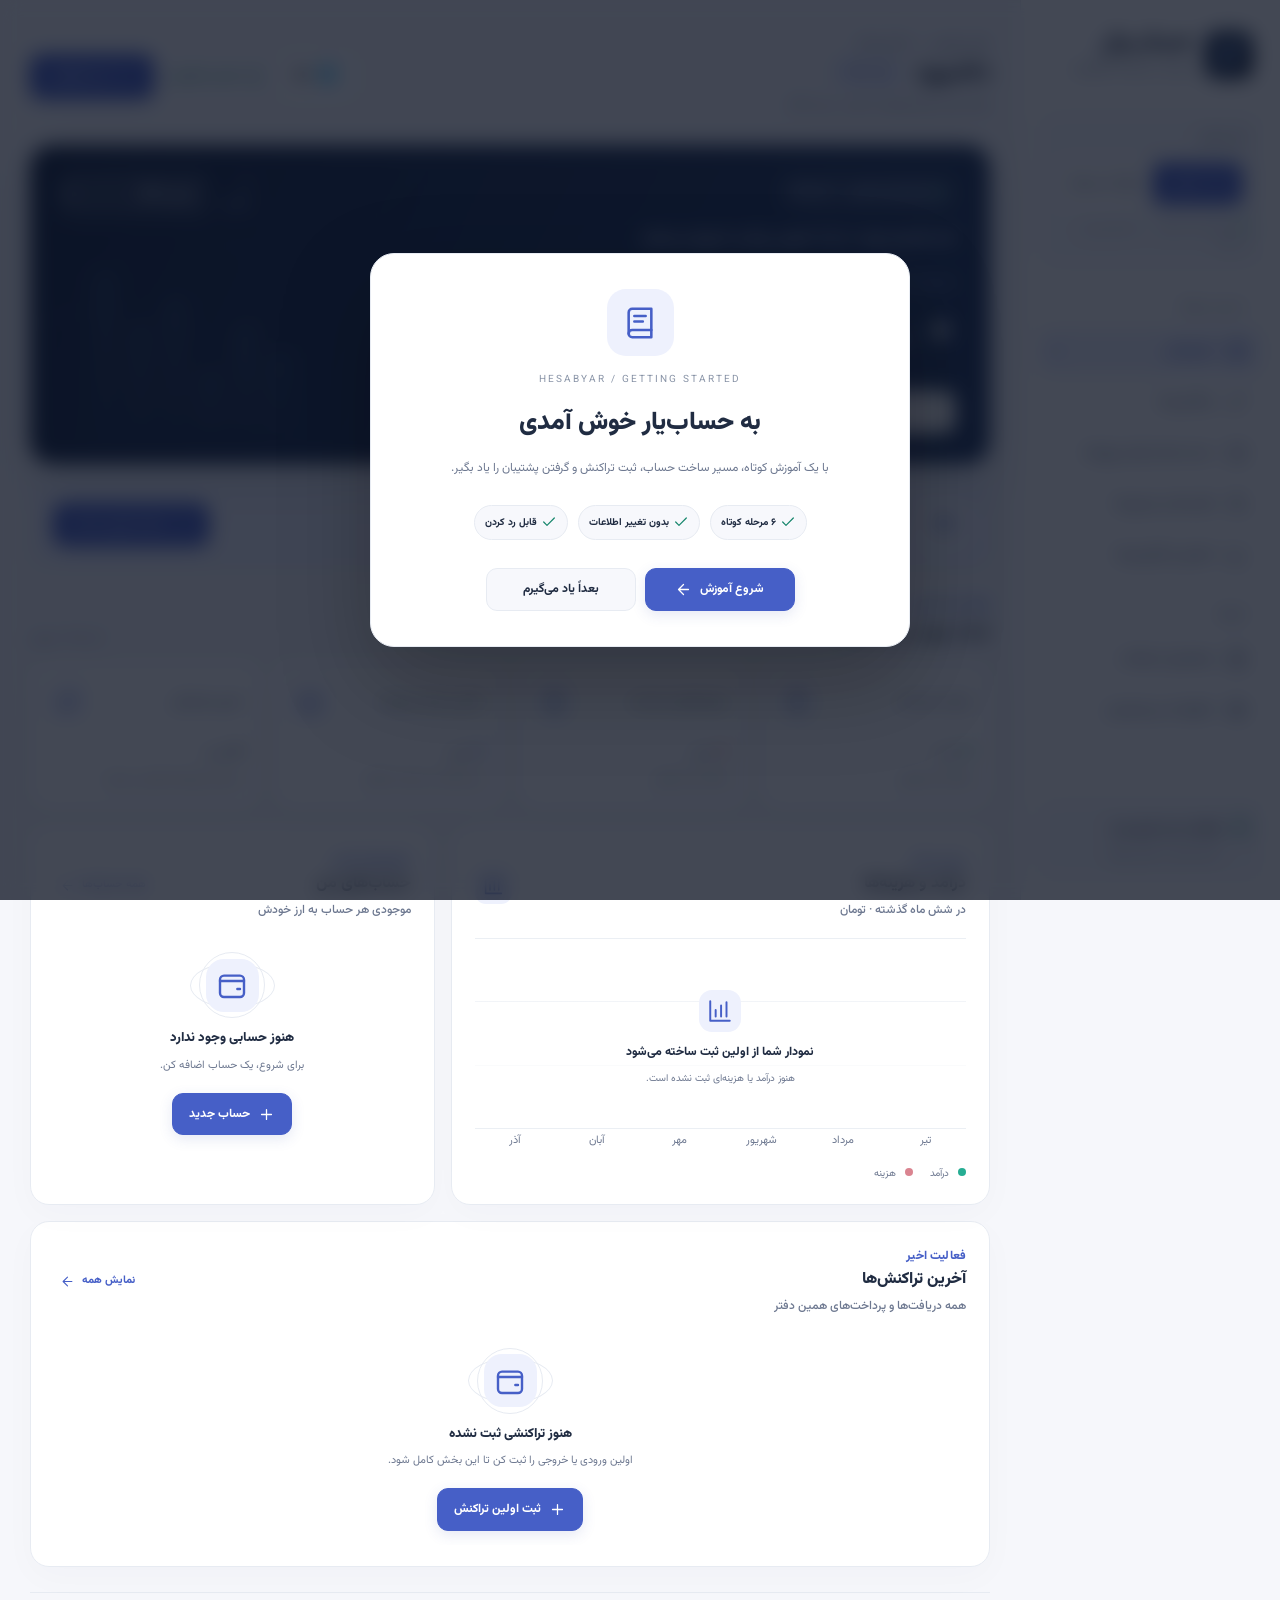
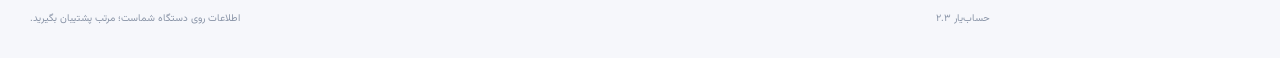
==== commit 512f365c: "Update Hesabyar to v2.3 - Interactive Help Center Update Hesabyar to v2.3 - Interactive Help Center" ====
--- a/hesabyar/index.html
+++ b/hesabyar/index.html
@@ -5,7 +5,7 @@
   <meta name="viewport" content="width=device-width, initial-scale=1, viewport-fit=cover">
   <meta name="theme-color" content="#172643">
   <meta name="description" content="حساب‌یار قبیله؛ مدیریت مالی شخصی و کسب‌وکار با دو دفتر مستقل، تم‌های لوکس و گزارش‌های دقیق.">
-  <title>حساب‌یار ۲.۲.۲ | استودیوی مالی قبیله / Qabbile Finance Studio</title>
+  <title>حساب‌یار ۲.۳ | استودیوی مالی قبیله / Qabbile Finance Studio</title>
   <link rel="manifest" href="themes/studio.webmanifest">
   <link rel="icon" type="image/svg+xml" href="themes/studio.svg">
   <link rel="apple-touch-icon" href="themes/studio-180.png">
@@ -17,6 +17,8 @@
   <div id="app" class="app-shell"><div class="loading-screen"><span class="loading-orb"></span><h1>حساب‌یار</h1><p>آماده‌سازی استودیوی مالی...</p></div></div>
   <div id="modal-root"></div>
   <div id="toast-root" role="status" aria-live="polite"></div>
+  <div id="guide-welcome-root"></div>
+  <div id="tour-root" aria-live="polite"></div>
   <script src="i18n.js" defer></script>
   <script src="app.js" defer></script>
 </body>
--- a/hesabyar/style.css
+++ b/hesabyar/style.css
@@ -97,3 +97,90 @@
 /* Qabbile original mark: use the exact Journal SVG, without reinterpretation. */
 .brand-logo.tribe-logo{background:transparent;box-shadow:none;border-radius:13px;overflow:hidden;flex-shrink:0;}
 .brand-logo.tribe-logo img{display:block;width:48px;height:48px;object-fit:contain;}
+/* Hesabyar 2.3 | premium bilingual help center and guided onboarding */
+.sidebar{overflow-y:auto;scrollbar-width:thin;scrollbar-color:var(--line) transparent}
+.top-heading-row{display:flex;align-items:center;gap:11px;flex-wrap:wrap}
+.page-help-btn{display:inline-flex;align-items:center;gap:5px;border:1px solid color-mix(in srgb,var(--accent) 26%,var(--line));border-radius:999px;background:var(--accent-faint);color:var(--accent);font-size:11px;font-weight:800;padding:5px 11px;white-space:nowrap;transition:transform .16s,border-color .16s}
+.page-help-btn:hover{transform:translateY(-1px);border-color:var(--accent)}
+.help-center{display:grid;gap:23px;max-width:1240px;margin:0 auto}
+.help-hero{position:relative;isolation:isolate;overflow:hidden;min-height:265px;padding:36px 40px;background:linear-gradient(115deg,var(--hero),var(--hero2));color:var(--hero-text);border-radius:24px;box-shadow:0 16px 48px rgba(10,20,35,.1);display:flex;align-items:center}
+.help-hero:after{content:'';position:absolute;width:430px;height:430px;inset-inline-end:-120px;top:-210px;border:1px solid rgba(255,255,255,.13);border-radius:50%;box-shadow:0 0 0 48px rgba(255,255,255,.025),0 0 0 100px rgba(255,255,255,.02);z-index:-1}
+.help-hero-ornament{position:absolute;inset-inline-end:7%;top:50%;transform:translateY(-50%) rotate(-10deg);opacity:.12;pointer-events:none}
+.help-hero-ornament svg{width:160px;height:160px;stroke-width:1}
+.help-hero-copy{position:relative;max-width:760px;z-index:1}
+.help-kicker{font-size:10px;letter-spacing:2.5px;direction:ltr;display:inline-block;opacity:.73;font-weight:800}
+.help-hero h3{font-size:clamp(23px,3.1vw,36px);font-weight:900;letter-spacing:-.9px;line-height:1.5;margin:7px 0 7px}
+.help-hero p{max-width:640px;font-size:13px;line-height:2.05;opacity:.82}
+.help-hero-actions{display:flex;align-items:center;gap:18px;flex-wrap:wrap;margin-top:25px}
+.help-start{display:inline-flex;align-items:center;gap:9px;background:#fff;color:#20345c;border:1px solid rgba(255,255,255,.85);border-radius:12px;padding:11px 18px;min-height:44px;font-weight:850;font-size:12px;box-shadow:0 8px 23px rgba(0,0,0,.11)}
+.help-start:hover{background:#f2f6ff}
+.help-hero-actions>span{display:flex;align-items:center;gap:6px;font-size:11px;opacity:.85}
+.help-search-panel{padding:25px 26px 29px;border:1px solid var(--line);border-radius:21px;background:var(--panel);box-shadow:var(--shadow)}
+.help-search-field{display:flex;align-items:center;gap:11px;background:var(--panel2);border:1px solid var(--line);border-radius:13px;padding:0 15px;color:var(--accent);transition:border-color .16s}
+.help-search-field:focus-within{border-color:var(--accent)}
+.help-search-field .field{flex:1;min-width:0;height:52px;border:0;background:transparent;box-shadow:none!important;padding:9px 0;color:var(--text);font-size:13px;outline:none!important}
+.help-search-field .field::-webkit-search-cancel-button{cursor:pointer}
+.help-groups{display:flex;align-items:center;flex-wrap:wrap;gap:8px;margin:18px 0 27px}
+.help-filter{border:1px solid var(--line);border-radius:999px;padding:7px 13px;background:var(--panel);color:var(--muted);font-size:11px;font-weight:750;transition:all .15s}
+.help-filter:hover{border-color:var(--accent);color:var(--accent)}
+.help-filter.active{background:var(--accent-faint);border-color:color-mix(in srgb,var(--accent) 42%,var(--line));color:var(--accent)}
+.help-list-head{display:flex;align-items:center;justify-content:space-between;gap:12px;margin-bottom:15px}
+.help-list-head h3{font-size:17px;font-weight:900}
+.help-list-head span{font-size:11px;color:var(--muted)}
+.guide-grid{display:grid;grid-template-columns:repeat(3,minmax(0,1fr));gap:13px}
+.guide-card{display:flex;flex-direction:column;align-items:flex-start;gap:14px;min-width:0;min-height:220px;text-align:start;border:1px solid var(--line);border-radius:17px;background:var(--panel2);padding:20px;color:var(--text);transition:transform .18s,border-color .18s,box-shadow .18s}
+.guide-card:hover{transform:translateY(-3px);border-color:color-mix(in srgb,var(--accent) 42%,var(--line));box-shadow:0 13px 28px rgba(18,30,54,.08)}
+.guide-card-icon{width:43px;height:43px;display:grid;place-items:center;background:var(--accent-faint);border-radius:12px;color:var(--accent)}
+.guide-card-body{display:flex;flex-direction:column;align-items:flex-start;gap:5px;flex:1;width:100%}
+.guide-card-group{font-size:10px;color:var(--subtle);font-weight:750}
+.guide-card strong{font-size:15px;font-weight:900;line-height:1.7}
+.guide-card-summary{font-size:11px;line-height:1.95;color:var(--muted);min-height:43px}
+.guide-card-footer{margin-top:auto;padding-top:13px;display:flex;align-items:center;gap:6px;color:var(--accent);font-weight:850;font-size:11px}
+.guide-card-footer svg{transform:rotate(180deg)}
+html[dir=ltr] .guide-card-footer svg{transform:rotate(0deg)}
+.guide-no-results{grid-column:1/-1;min-height:220px;display:flex;align-items:center;justify-content:center;flex-direction:column;gap:9px;text-align:center;color:var(--muted)}
+.guide-no-results strong{color:var(--text)}.guide-no-results p{font-size:11px}
+.help-faq{border:1px solid var(--line);border-radius:21px;background:var(--panel);padding:25px 28px;box-shadow:var(--shadow)}
+.help-faq-head{display:flex;align-items:center;gap:13px;margin-bottom:18px}
+.help-faq-mark{width:44px;height:44px;display:grid;place-items:center;background:var(--accent-faint);color:var(--accent);border-radius:13px}
+.help-faq-head h3{font-size:17px;font-weight:900}.help-faq-head p{font-size:11px;color:var(--muted)}
+.help-faq-item{border-top:1px solid var(--line)}
+.help-faq-item summary{display:flex;align-items:center;justify-content:space-between;gap:12px;list-style:none;cursor:pointer;padding:15px 2px;font-weight:750;font-size:12px}
+.help-faq-item summary::-webkit-details-marker{display:none}
+.help-faq-item summary svg{color:var(--accent);transition:transform .2s}
+.help-faq-item[open] summary svg{transform:rotate(45deg)}
+.help-faq-item p{color:var(--muted);font-size:12px;line-height:2;padding:0 2px 17px}
+.help-endnote{display:flex;align-items:center;gap:11px;border:1px solid color-mix(in srgb,var(--accent) 20%,var(--line));background:var(--accent-faint);border-radius:15px;padding:15px 18px;font-size:11px;color:var(--text)}
+.help-endnote svg{color:var(--accent)}.help-endnote span{flex:1}
+.help-endnote button{color:var(--accent);background:transparent;border:0;font-size:11px;font-weight:850;text-decoration:underline;white-space:nowrap}
+.guide-detail{display:grid;gap:19px}.guide-detail-lead{color:var(--muted);font-size:13px;line-height:2}
+.guide-detail-label{font-size:11px;font-weight:850;color:var(--accent);letter-spacing:.2px}
+.guide-steps{list-style:none;margin:0;padding:0;display:grid;gap:10px}
+.guide-steps li{display:flex;align-items:flex-start;gap:13px;padding:12px 13px;background:var(--panel2);border:1px solid var(--line);border-radius:12px;font-size:12px;line-height:2}
+.guide-step-number{flex:0 0 27px;height:27px;border-radius:9px;background:var(--accent-faint);color:var(--accent);display:grid;place-items:center;font-weight:900;font-size:11px}
+.guide-tip{display:flex;align-items:flex-start;gap:11px;background:var(--accent-faint);border:1px solid color-mix(in srgb,var(--accent) 23%,var(--line));border-radius:13px;padding:14px;color:var(--accent)}
+.guide-tip p{display:grid;gap:4px}.guide-tip strong{font-size:12px}.guide-tip span{color:var(--text);font-size:11px;line-height:2}
+.guide-detail-cta{justify-self:start;min-width:150px}
+#guide-welcome-root:empty,#tour-root:empty{display:none}
+.guide-welcome-backdrop{position:fixed;inset:0;z-index:150;background:rgba(8,15,31,.76);backdrop-filter:blur(10px);display:grid;place-items:center;padding:18px}
+.guide-welcome{width:min(540px,100%);max-height:90dvh;overflow:auto;background:var(--panel);border:1px solid var(--line);color:var(--text);border-radius:24px;padding:35px;box-shadow:0 35px 90px rgba(0,0,0,.25);text-align:center}
+.guide-welcome-emblem{width:67px;height:67px;display:grid;place-items:center;margin:0 auto 14px;border-radius:19px;background:var(--accent-faint);color:var(--accent)}
+.guide-welcome-kicker{display:block;color:var(--subtle);font-size:10px;letter-spacing:2px;direction:ltr}
+.guide-welcome h2{font-size:25px;font-weight:900;margin:10px 0 9px}.guide-welcome>p{font-size:12px;color:var(--muted);line-height:2.1}
+.guide-welcome-points{display:flex;justify-content:center;flex-wrap:wrap;gap:10px;margin:24px 0 28px}
+.guide-welcome-points span{display:inline-flex;align-items:center;gap:4px;font-size:10px;font-weight:750;background:var(--panel2);border:1px solid var(--line);padding:7px 10px;border-radius:999px}
+.guide-welcome-points svg{color:var(--green)}
+.guide-welcome-actions{display:flex;justify-content:center;gap:9px;flex-wrap:wrap}
+.guide-welcome-actions .btn{min-width:150px}
+#tour-root{position:fixed;inset:0;z-index:130;pointer-events:none}
+.tour-spotlight{position:fixed;border:2px solid #fff;border-radius:13px;box-shadow:0 0 0 5px color-mix(in srgb,var(--accent) 70%,transparent),0 0 0 9999px rgba(4,9,20,.78);pointer-events:none;transition:all .22s ease;z-index:1}
+.tour-card{position:fixed;z-index:2;background:var(--panel);color:var(--text);border:1px solid var(--line);border-radius:18px;padding:19px 20px;box-shadow:0 20px 75px rgba(0,0,0,.32);pointer-events:auto;direction:inherit}
+.tour-top{display:flex;justify-content:space-between;align-items:center;gap:10px;font-size:10px;font-weight:800;color:var(--accent)}
+.tour-top button{width:27px;height:27px;border-radius:8px;display:grid;place-items:center;border:1px solid var(--line);color:var(--muted);background:var(--panel2)}
+.tour-top button svg{transform:rotate(45deg)}
+.tour-progress{display:flex;gap:5px;margin:14px 0 17px}.tour-progress i{flex:1;height:4px;background:var(--line);border-radius:99px}.tour-progress i.done{background:var(--accent)}
+.tour-card h3{font-size:17px;font-weight:900;line-height:1.6}.tour-card p{font-size:11px;line-height:2;color:var(--muted);margin:6px 0 17px}
+.tour-bottom{display:flex;justify-content:space-between;align-items:center;gap:10px}.tour-bottom>span{color:var(--subtle);font-size:11px;direction:ltr}.tour-bottom>div{display:flex;gap:7px}
+@media(max-width:1180px){.guide-grid{grid-template-columns:repeat(2,minmax(0,1fr))}}
+@media(max-width:630px){.top-heading-row{gap:6px}.page-help-btn{padding:4px 7px;font-size:0;border-radius:9px}.page-help-btn svg{width:17px;height:17px}.page-help-btn span{display:none}.help-center{gap:13px}.help-hero{padding:25px 21px;min-height:248px;border-radius:17px}.help-hero h3{font-size:25px}.help-hero p{font-size:11px;line-height:2}.help-hero-ornament{opacity:.07}.help-hero-actions{gap:10px;margin-top:17px}.help-start{min-height:40px;font-size:11px}.help-hero-actions>span{font-size:9px}.help-search-panel{padding:17px 14px;border-radius:15px}.help-search-field .field{height:46px}.help-groups{flex-wrap:nowrap;overflow-x:auto;scrollbar-width:none;gap:6px;margin:13px -2px 19px;padding:2px}.help-groups::-webkit-scrollbar{display:none}.help-filter{white-space:nowrap;flex-shrink:0;padding:7px 10px;font-size:10px}.help-list-head h3{font-size:15px}.guide-grid{grid-template-columns:1fr;gap:9px}.guide-card{flex-direction:row;gap:12px;min-height:0;padding:15px;border-radius:13px}.guide-card-icon{width:37px;height:37px;flex-shrink:0;border-radius:10px}.guide-card-icon svg{width:19px;height:19px}.guide-card strong{font-size:13px}.guide-card-summary{min-height:0;font-size:10px}.guide-card-footer{padding-top:8px;font-size:10px}.help-faq{padding:17px 15px;border-radius:15px}.help-faq-head h3{font-size:15px}.help-faq-item summary{font-size:11px}.help-endnote{flex-wrap:wrap;padding:12px 13px}.help-endnote span{flex-basis:calc(100% - 36px)}.help-endnote button{margin-inline-start:27px}.guide-welcome{padding:27px 19px;border-radius:19px}.guide-welcome h2{font-size:21px}.guide-welcome-actions .btn{flex:1;min-width:125px}.tour-card{left:12px;right:12px;bottom:calc(14px + env(safe-area-inset-bottom));top:auto;max-height:45dvh;overflow:auto;padding:15px 16px}.tour-card h3{font-size:15px}.tour-card p{margin-bottom:11px}}
+@media print{.page-help-btn,#guide-welcome-root,#tour-root{display:none!important}.help-hero{box-shadow:none}.guide-card{break-inside:avoid}.help-faq{break-inside:avoid}}
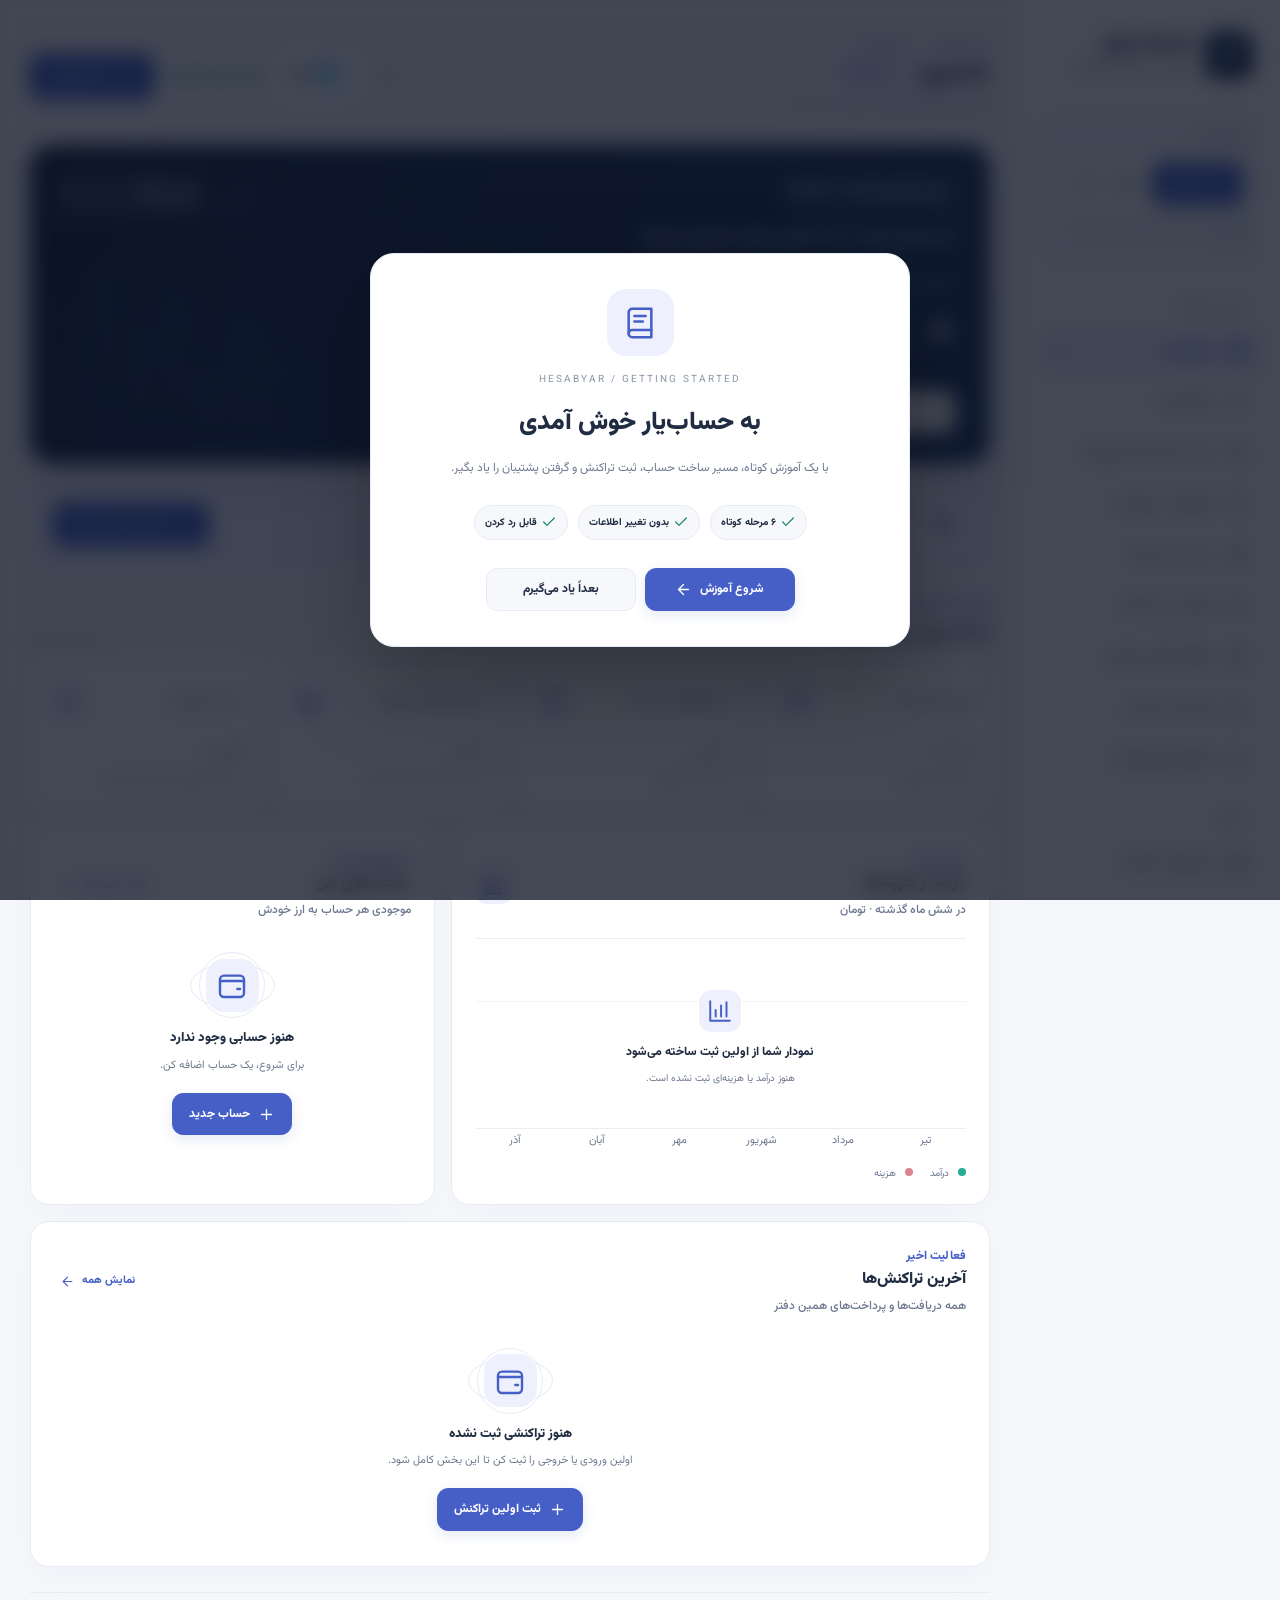
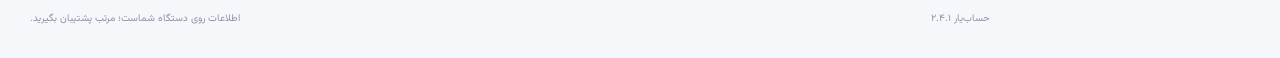
==== commit 52cde830: "Add files via upload" ====
--- a/hesabyar/index.html
+++ b/hesabyar/index.html
@@ -5,7 +5,7 @@
   <meta name="viewport" content="width=device-width, initial-scale=1, viewport-fit=cover">
   <meta name="theme-color" content="#172643">
   <meta name="description" content="حساب‌یار قبیله؛ مدیریت مالی شخصی و کسب‌وکار با دو دفتر مستقل، تم‌های لوکس و گزارش‌های دقیق.">
-  <title>حساب‌یار ۲.۳ | استودیوی مالی قبیله / Qabbile Finance Studio</title>
+  <title>حساب‌یار ۲.۴.۱ | استودیوی مالی قبیله / Qabbile Finance Studio</title>
   <link rel="manifest" href="themes/studio.webmanifest">
   <link rel="icon" type="image/svg+xml" href="themes/studio.svg">
   <link rel="apple-touch-icon" href="themes/studio-180.png">
@@ -18,6 +18,8 @@
   <div id="modal-root"></div>
   <div id="toast-root" role="status" aria-live="polite"></div>
   <div id="guide-welcome-root"></div>
+  <div id="pin-lock-root"></div>
+  <div id="check-image-root"></div>
   <div id="tour-root" aria-live="polite"></div>
   <script src="i18n.js" defer></script>
   <script src="app.js" defer></script>
--- a/hesabyar/style.css
+++ b/hesabyar/style.css
@@ -184,3 +184,69 @@
 @media(max-width:1180px){.guide-grid{grid-template-columns:repeat(2,minmax(0,1fr))}}
 @media(max-width:630px){.top-heading-row{gap:6px}.page-help-btn{padding:4px 7px;font-size:0;border-radius:9px}.page-help-btn svg{width:17px;height:17px}.page-help-btn span{display:none}.help-center{gap:13px}.help-hero{padding:25px 21px;min-height:248px;border-radius:17px}.help-hero h3{font-size:25px}.help-hero p{font-size:11px;line-height:2}.help-hero-ornament{opacity:.07}.help-hero-actions{gap:10px;margin-top:17px}.help-start{min-height:40px;font-size:11px}.help-hero-actions>span{font-size:9px}.help-search-panel{padding:17px 14px;border-radius:15px}.help-search-field .field{height:46px}.help-groups{flex-wrap:nowrap;overflow-x:auto;scrollbar-width:none;gap:6px;margin:13px -2px 19px;padding:2px}.help-groups::-webkit-scrollbar{display:none}.help-filter{white-space:nowrap;flex-shrink:0;padding:7px 10px;font-size:10px}.help-list-head h3{font-size:15px}.guide-grid{grid-template-columns:1fr;gap:9px}.guide-card{flex-direction:row;gap:12px;min-height:0;padding:15px;border-radius:13px}.guide-card-icon{width:37px;height:37px;flex-shrink:0;border-radius:10px}.guide-card-icon svg{width:19px;height:19px}.guide-card strong{font-size:13px}.guide-card-summary{min-height:0;font-size:10px}.guide-card-footer{padding-top:8px;font-size:10px}.help-faq{padding:17px 15px;border-radius:15px}.help-faq-head h3{font-size:15px}.help-faq-item summary{font-size:11px}.help-endnote{flex-wrap:wrap;padding:12px 13px}.help-endnote span{flex-basis:calc(100% - 36px)}.help-endnote button{margin-inline-start:27px}.guide-welcome{padding:27px 19px;border-radius:19px}.guide-welcome h2{font-size:21px}.guide-welcome-actions .btn{flex:1;min-width:125px}.tour-card{left:12px;right:12px;bottom:calc(14px + env(safe-area-inset-bottom));top:auto;max-height:45dvh;overflow:auto;padding:15px 16px}.tour-card h3{font-size:15px}.tour-card p{margin-bottom:11px}}
 @media print{.page-help-btn,#guide-welcome-root,#tour-root{display:none!important}.help-hero{box-shadow:none}.guide-card{break-inside:avoid}.help-faq{break-inside:avoid}}
+/* Hesabyar 2.4 | checks, linked settlements, monthly plans & savings goals */
+.v24-quick-grid{display:grid;grid-template-columns:repeat(3,minmax(0,1fr));gap:14px}
+.v24-quick{appearance:none;display:flex;flex-direction:column;align-items:flex-start;text-align:start;border:1px solid var(--line);background:var(--surface, var(--card, rgba(255,255,255,.06)));border-radius:18px;padding:20px;min-width:0;gap:7px;cursor:pointer;color:var(--text);transition:transform .2s,border-color .2s,box-shadow .2s;font:inherit}
+.v24-quick:hover{transform:translateY(-2px);border-color:var(--accent);box-shadow:0 9px 28px rgba(0,0,0,.07)}
+.v24-quick>span{display:grid;place-items:center;width:38px;height:38px;border-radius:13px;color:var(--accent);background:var(--accent-faint)}
+.v24-quick strong{font-size:14px;line-height:1.7}
+.v24-quick small{font-size:11px;color:var(--muted);line-height:1.8}
+.v24-summary{display:flex;flex-wrap:wrap;gap:12px;margin:18px 0}
+.v24-summary>div{border:1px solid var(--line);border-radius:16px;background:var(--surface,rgba(255,255,255,.03));padding:14px 20px;display:flex;flex-direction:column;min-width:155px;flex:1;gap:6px}
+.v24-summary small{color:var(--muted);font-size:11px}.v24-summary b{font-size:24px;font-weight:900;font-variant-numeric:tabular-nums}
+.v24-cards{display:grid;grid-template-columns:repeat(auto-fill,minmax(280px,1fr));gap:15px;margin-top:17px}
+.v24-item{padding:20px;min-width:0;display:flex;flex-direction:column;gap:12px}
+.v24-item h4{margin:0;font-size:16px;font-weight:850;line-height:1.7;overflow-wrap:anywhere}
+.v24-main-amount{font-weight:900;font-size:28px;line-height:1.5;font-variant-numeric:tabular-nums;overflow-wrap:anywhere}
+.v24-main-amount small{font-size:12px;font-weight:650;color:var(--muted)}
+.v24-meta{display:flex;flex-wrap:wrap;gap:8px 14px;font-size:11px;line-height:1.9;color:var(--muted)}
+.v24-meta span{overflow-wrap:anywhere}
+.v24-actions{display:flex;gap:8px;flex-wrap:wrap;margin-top:auto;padding-top:7px}
+.v24-actions .btn{padding:7px 11px;min-height:33px}
+.v24-actions .btn:disabled{opacity:.4;cursor:not-allowed}
+.v24-overview{display:flex;flex-direction:column;gap:4px;background:var(--accent-faint);padding:18px 20px;border-radius:16px;margin-bottom:16px;color:var(--text)}
+.v24-overview strong{font-size:26px;font-weight:900;color:var(--accent);line-height:1.5;overflow-wrap:anywhere}
+.v24-overview small{color:var(--muted);font-size:11px}
+.v24-list{max-height:55vh;overflow:auto;scrollbar-width:thin}
+.v24-row{display:flex;align-items:center;justify-content:space-between;gap:10px;padding:12px 0;border-bottom:1px solid var(--line);font-size:12px;line-height:1.7}
+.v24-row:last-child{border-bottom:none}
+.v24-row>div{min-width:0;max-width:75%;display:flex;flex-direction:column;gap:1px}
+.v24-row b{font-variant-numeric:tabular-nums;white-space:nowrap}
+.v24-row small{font-size:10px;color:var(--muted)}
+.v24-installments{margin:12px 0 8px;border:1px solid var(--line);border-radius:12px;padding:10px 12px}
+.v24-installments>summary{cursor:pointer;font-size:12px;font-weight:700;color:var(--accent)}
+.v24-installment{display:flex;justify-content:space-between;gap:8px;border-top:1px solid var(--line);padding:8px 0;font-size:11px;line-height:1.8}
+.v24-installment span:last-child{white-space:nowrap}
+.v24-attention{border-color:var(--accent);margin-bottom:15px}
+@media(max-width:980px){.v24-quick-grid{grid-template-columns:repeat(2,minmax(0,1fr))}}
+@media(max-width:620px){.v24-quick-grid{grid-template-columns:1fr}.v24-cards{grid-template-columns:1fr}.v24-summary>div{min-width:120px;padding:12px 14px}.v24-item{padding:17px}.v24-main-amount{font-size:24px}.v24-installment{flex-direction:column;gap:0}.v24-row>div{max-width:60%}}
+@media print{.v24-quick,.v24-actions,.v24-summary .btn{box-shadow:none!important}.v24-item{break-inside:avoid}}
+
+
+/* Hesabyar 2.4.1 — due reminders, check images, and optional PIN screen */
+.reminder-top-btn{position:relative;min-width:39px;min-height:39px;border:1px solid var(--line);border-radius:12px;background:var(--panel);color:var(--text);display:inline-flex;align-items:center;justify-content:center;cursor:pointer}
+.reminder-top-btn:hover{border-color:var(--accent);color:var(--accent)}
+.reminder-counter{position:absolute;top:-7px;right:-6px;min-width:20px;height:20px;border-radius:16px;background:var(--accent);color:var(--on-accent,#fff);display:grid;place-items:center;padding:0 4px;font-size:10px;font-weight:800}
+.reminder-actions,.check-image-badges{display:flex;flex-wrap:wrap;gap:8px;margin:12px 0}
+.reminder-item .pill.due-over{color:var(--danger,#c43d48);border-color:currentColor}
+.check-image-existing{display:flex;align-items:center;gap:12px;flex-wrap:wrap;border:1px solid var(--line);padding:10px;border-radius:13px;margin-top:12px}
+.check-image-existing img{width:115px;height:80px;object-fit:contain;border-radius:7px;background:var(--surface,#eee)}
+.check-image-filename{display:block;overflow-wrap:anywhere;margin-top:6px}
+.check-image-overlay{position:fixed;inset:0;z-index:7000;background:rgba(8,13,30,.85);display:flex;align-items:center;justify-content:center;padding:20px}
+.check-image-dialog{width:min(780px,96vw);max-height:94vh;overflow:auto;background:var(--panel);color:var(--text);border:1px solid var(--line);border-radius:20px;padding:19px;box-shadow:0 25px 80px rgba(0,0,0,.3)}
+.check-image-dialog>img{width:100%;max-height:72vh;object-fit:contain;border-radius:13px;display:block;margin:12px 0;background:#efefef}
+body.hy-pin-locked{overflow:hidden!important}
+body.hy-pin-locked #app,body.hy-pin-locked #modal-root,body.hy-pin-locked #tour-root,body.hy-pin-locked #guide-welcome-root,body.hy-pin-locked #toast-root,body.hy-pin-locked #check-image-root{visibility:hidden!important;pointer-events:none!important}
+.pin-lock-overlay{position:fixed;inset:0;z-index:99000;display:grid;place-items:center;padding:20px;background:radial-gradient(ellipse at 50% 0%,#233c63 0%,#0a1428 75%);color:#f5f8ff}
+.pin-lock-card{width:min(430px,96vw);max-height:94vh;overflow:auto;border:1px solid rgba(255,255,255,.17);border-radius:23px;background:rgba(255,255,255,.065);padding:30px;box-shadow:0 25px 85px rgba(0,0,0,.35);text-align:center;backdrop-filter:blur(18px)}
+.pin-lock-icon{width:65px;height:65px;border-radius:19px;background:rgba(255,255,255,.12);display:grid;place-items:center;margin:0 auto 16px}
+.pin-lock-card h2{font-size:25px;font-weight:900;margin:12px 0;color:#fff}
+.pin-lock-card p{font-size:13px;line-height:2;color:#bfcee2}
+.pin-lock-card form{text-align:start;margin-top:20px}
+.pin-lock-card .form-label{color:#f5f8ff}
+.pin-lock-card .pin-unlock-input{font-size:21px;letter-spacing:5px;text-align:center;direction:ltr;background:#f9fafb;color:#111827}
+.pin-lock-card .pin-unlock-btn{width:100%;margin-top:10px}
+.pin-lock-card .pin-lock-error{color:#ffb5b5;min-height:25px;text-align:center}
+.pin-lock-card .pin-lock-note{font-size:11px;margin-top:20px;line-height:1.8}
+@media(max-width:620px){.reminder-top-btn{min-width:35px;min-height:35px}.pin-lock-card{padding:23px}}
+@media print{.reminder-top-btn,.pin-lock-overlay,.check-image-overlay{display:none!important}}
